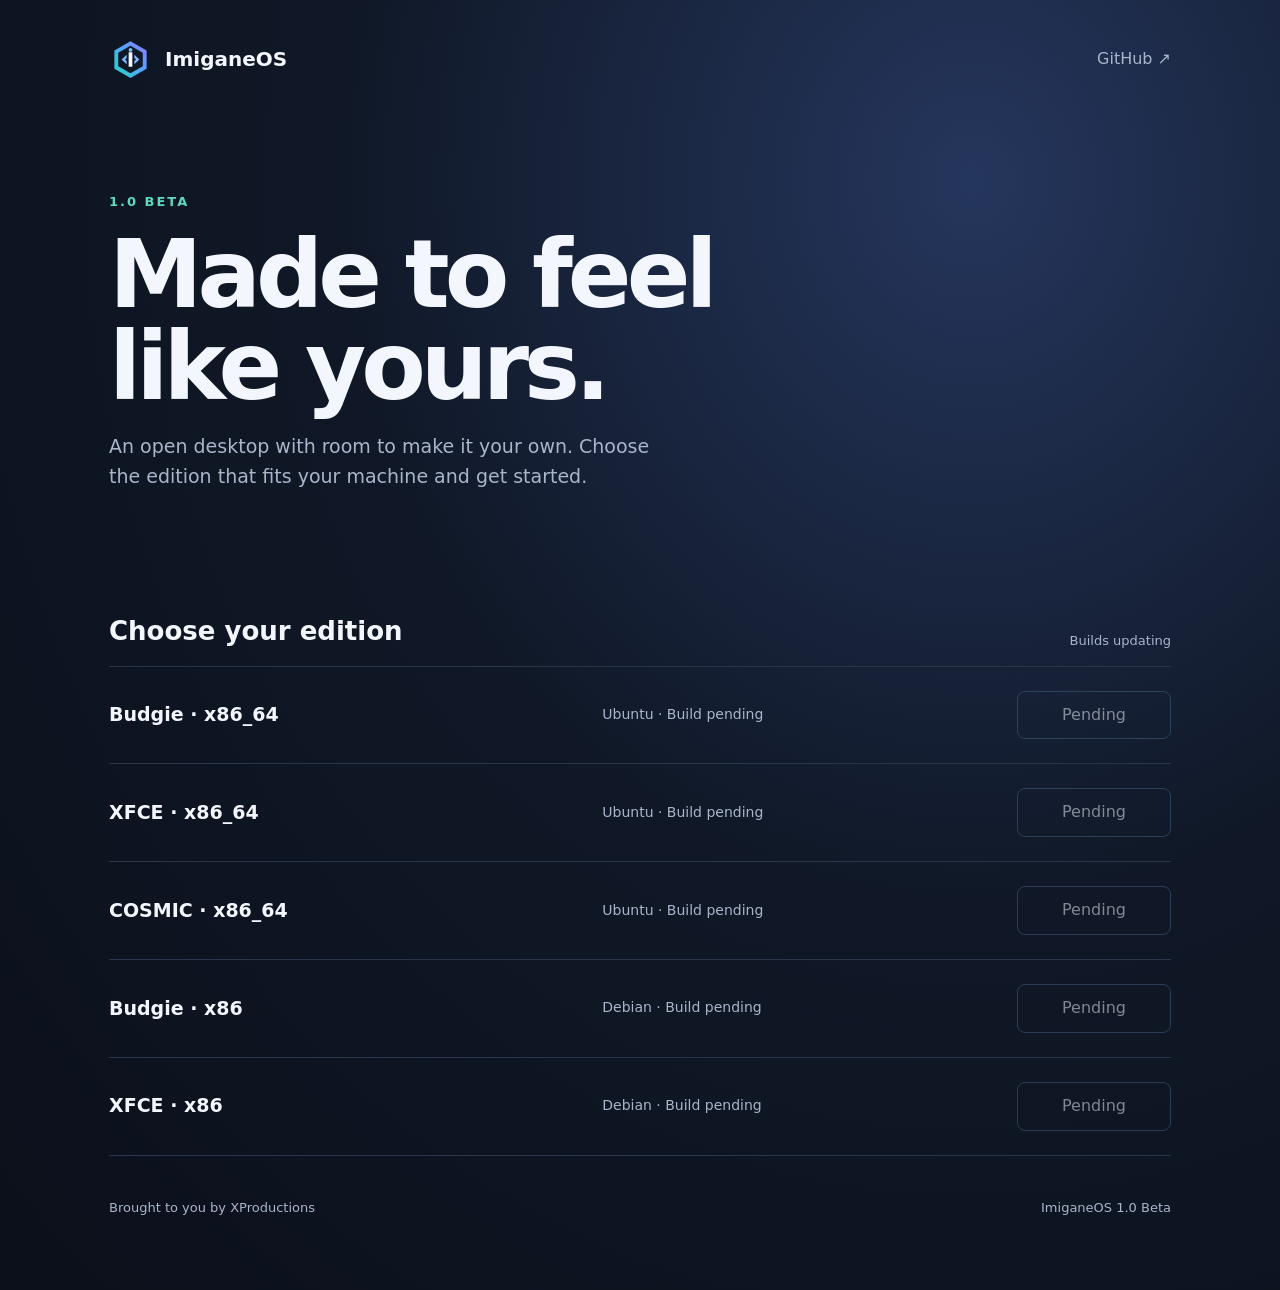
==== website/index.html @ 9b021fc3 "Build ImiganeOS beta with Ubuntu and Debian desktop flavors" ====
<!doctype html>
<html lang="en">
<head>
  <meta charset="utf-8">
  <meta name="viewport" content="width=device-width,initial-scale=1">
  <meta name="description" content="ImiganeOS Beta. Choose Budgie, XFCE, or COSMIC and download the latest build.">
  <meta name="theme-color" content="#101827">
  <title>ImiganeOS</title>
  <link rel="icon" href="../branding/logo.svg" type="image/svg+xml">
  <style>
    :root{color-scheme:dark;--paper:#101827;--ink:#f3f6fd;--muted:#a9b5ca;--line:#293549;--blue:#75baff;--teal:#61d7bb}*{box-sizing:border-box}body{margin:0;background:radial-gradient(ellipse at 76% 14%,#25365d 0,#101827 46%,#0b101a 100%);color:var(--ink);font:16px/1.55 system-ui,-apple-system,BlinkMacSystemFont,"Segoe UI",sans-serif;min-height:100vh}.wrap{max-width:1110px;margin:auto;padding:38px 24px 72px}header{display:flex;justify-content:space-between;align-items:center}.brand{display:flex;align-items:center;gap:13px;font-size:20px;font-weight:700}.brand img{width:43px;height:43px}.source{color:var(--muted);text-decoration:none}.hero{padding:111px 0 71px;max-width:780px}.eyebrow{color:var(--teal);font-size:13px;font-weight:700;letter-spacing:2px;text-transform:uppercase}.hero h1{font-size:clamp(51px,10vw,94px);line-height:.98;letter-spacing:-5px;margin:17px 0}.hero p{max-width:570px;color:var(--muted);font-size:19px}.downloads{margin-top:30px}.head{display:flex;justify-content:space-between;align-items:end;border-bottom:1px solid var(--line);padding-bottom:14px}.head h2{margin:0;font-size:26px}.status{font-size:13px;color:var(--muted)}.edition{display:grid;grid-template-columns:1.2fr 1fr auto;align-items:center;gap:22px;padding:24px 0;border-bottom:1px solid var(--line)}.name{font-weight:650;font-size:19px}.detail{color:var(--muted);font-size:14px}.download{display:inline-flex;align-items:center;justify-content:center;min-width:154px;padding:11px 16px;border:1px solid #476483;border-radius:8px;text-decoration:none;color:var(--ink);transition:border-color .15s,background .15s}.download:hover{border-color:var(--blue);background:#1e3048}.download[aria-disabled=true]{pointer-events:none;opacity:.5}.foot{display:flex;justify-content:space-between;padding-top:42px;color:var(--muted);font-size:13px}@media(max-width:660px){.hero{padding:84px 0 47px}.hero h1{letter-spacing:-3px}.edition{grid-template-columns:1fr auto;gap:8px}.edition .detail{grid-column:1;grid-row:2}.download{grid-column:2;grid-row:1/3;min-width:113px}.foot{display:block}.foot span{display:block;margin-top:6px}}
  </style>
</head>
<body>
  <main class="wrap">
    <header><a class="brand" href="#" style="text-decoration:none;color:inherit"><img src="../branding/logo.svg" alt="">ImiganeOS</a><a class="source" href="https://github.com/GroupDev-Web/ImiganeOS">GitHub ↗</a></header>
    <section class="hero"><div class="eyebrow">1.0 Beta</div><h1>Made to feel<br>like yours.</h1><p>An open desktop with room to make it your own. Choose the edition that fits your machine and get started.</p></section>
    <section class="downloads" aria-labelledby="downloads-title"><div class="head"><h2 id="downloads-title">Choose your edition</h2><span class="status" id="status" aria-live="polite">Checking builds…</span></div><div id="editions"></div></section>
    <footer class="foot"><span>Brought to you by XProductions</span><span>ImiganeOS 1.0 Beta</span></footer>
  </main>
  <script>
    const repo = 'GroupDev-Web/ImiganeOS';
    const editions = [
      {label:'Budgie',arch:'x86_64',base:'Ubuntu',artifact:'ImiganeOS-Budgie-x86_64'},
      {label:'XFCE',arch:'x86_64',base:'Ubuntu',artifact:'ImiganeOS-XFCE-x86_64'},
      {label:'COSMIC',arch:'x86_64',base:'Ubuntu',artifact:'ImiganeOS-COSMIC-x86_64'},
      {label:'Budgie',arch:'x86',base:'Debian',artifact:'ImiganeOS-Budgie-x86'},
      {label:'XFCE',arch:'x86',base:'Debian',artifact:'ImiganeOS-XFCE-x86'}
    ];
    const holder=document.getElementById('editions');
    function render(artifacts){holder.innerHTML='';for(const edition of editions){const artifact=artifacts.find(item=>item.name===edition.artifact&&!item.expired);const item=document.createElement('article');item.className='edition';const name=document.createElement('div');name.className='name';name.textContent=edition.label+' · '+edition.arch;const detail=document.createElement('div');detail.className='detail';detail.textContent=edition.base+' · '+(artifact?new Date(artifact.created_at).toLocaleDateString(): 'Build pending');const link=document.createElement('a');link.className='download';link.textContent=artifact?'Download':'Pending';link.href=artifact?'https://github.com/'+repo+'/actions/runs/'+artifact.workflow_run.id+'/artifacts/'+artifact.id:'https://github.com/'+repo+'/actions';if(!artifact)link.setAttribute('aria-disabled','true');item.append(name,detail,link);holder.append(item)}}
    render([]);
    fetch('https://api.github.com/repos/'+repo+'/actions/artifacts?per_page=100',{headers:{Accept:'application/vnd.github+json'}}).then(async response=>{if(!response.ok)throw Error('Artifacts unavailable');return response.json()}).then(data=>{const artifacts=(data.artifacts||[]).sort((a,b)=>new Date(b.created_at)-new Date(a.created_at));render(artifacts);const available=editions.filter(edition=>artifacts.some(item=>item.name===edition.artifact&&!item.expired)).length;document.getElementById('status').textContent=available?available+' editions ready':'First builds running'}).catch(()=>{document.getElementById('status').textContent='Builds updating'});
  </script>
</body>
</html>
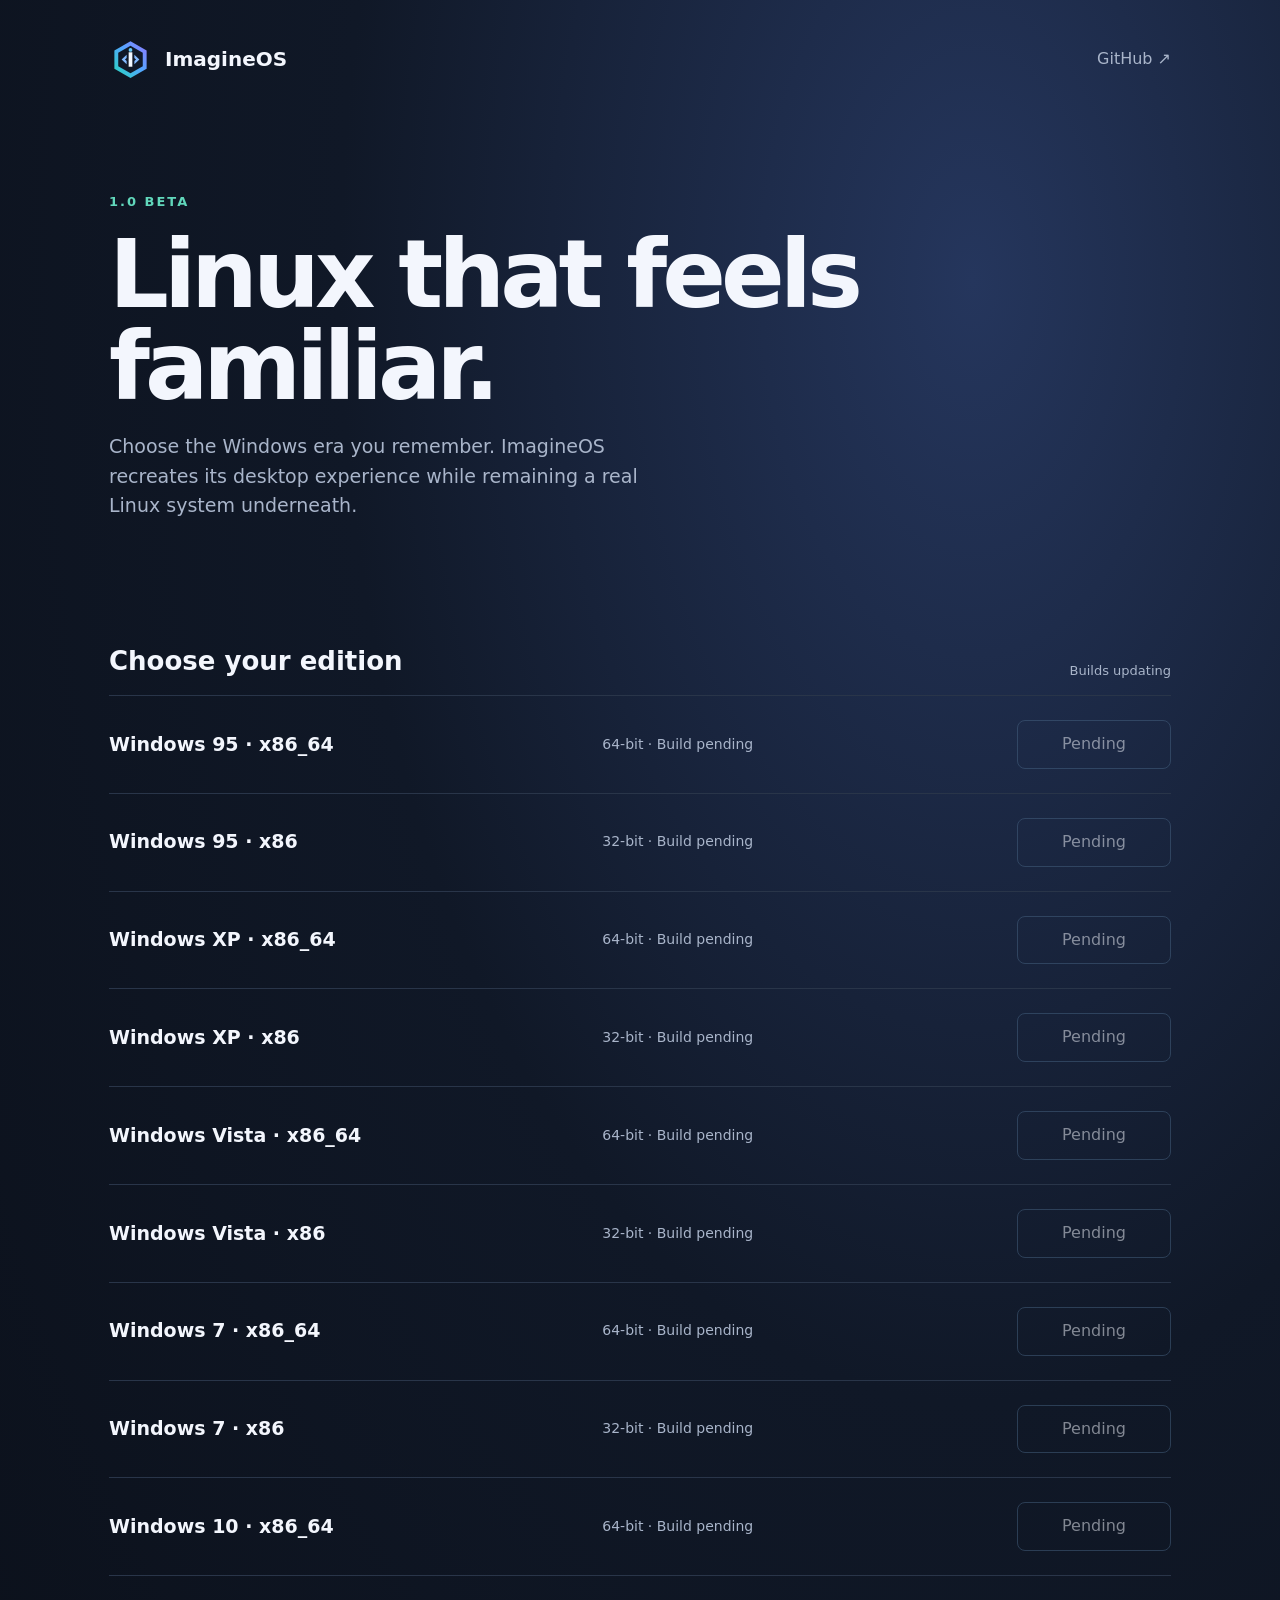
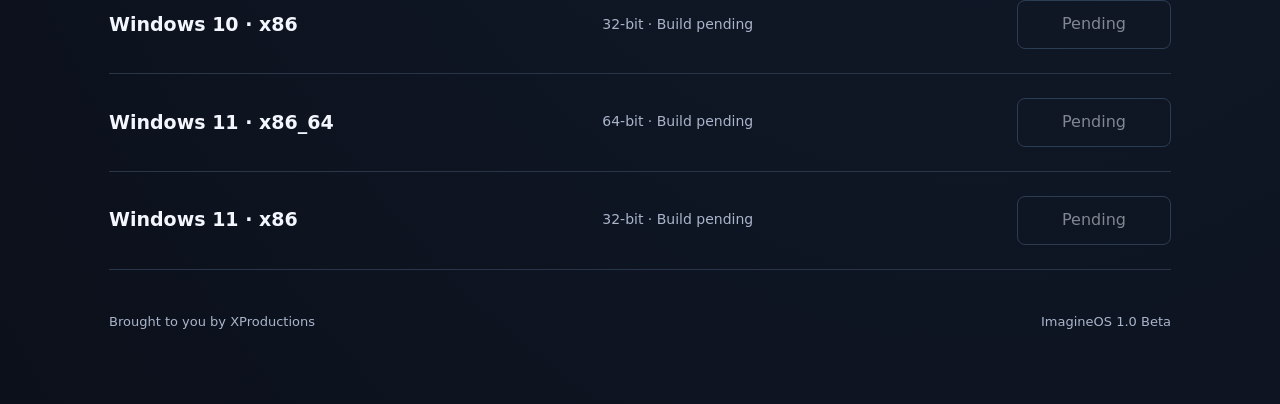
==== commit ba5f4c37: "Rebrand as ImagineOS with Windows-style editions" ====
--- a/website/index.html
+++ b/website/index.html
@@ -3,9 +3,9 @@
 <head>
   <meta charset="utf-8">
   <meta name="viewport" content="width=device-width,initial-scale=1">
-  <meta name="description" content="ImiganeOS Beta. Choose Budgie, XFCE, or COSMIC and download the latest build.">
+  <meta name="description" content="ImagineOS Beta. Linux made to feel like classic and modern Windows desktops.">
   <meta name="theme-color" content="#101827">
-  <title>ImiganeOS</title>
+  <title>ImagineOS</title>
   <link rel="icon" href="../branding/logo.svg" type="image/svg+xml">
   <style>
     :root{color-scheme:dark;--paper:#101827;--ink:#f3f6fd;--muted:#a9b5ca;--line:#293549;--blue:#75baff;--teal:#61d7bb}*{box-sizing:border-box}body{margin:0;background:radial-gradient(ellipse at 76% 14%,#25365d 0,#101827 46%,#0b101a 100%);color:var(--ink);font:16px/1.55 system-ui,-apple-system,BlinkMacSystemFont,"Segoe UI",sans-serif;min-height:100vh}.wrap{max-width:1110px;margin:auto;padding:38px 24px 72px}header{display:flex;justify-content:space-between;align-items:center}.brand{display:flex;align-items:center;gap:13px;font-size:20px;font-weight:700}.brand img{width:43px;height:43px}.source{color:var(--muted);text-decoration:none}.hero{padding:111px 0 71px;max-width:780px}.eyebrow{color:var(--teal);font-size:13px;font-weight:700;letter-spacing:2px;text-transform:uppercase}.hero h1{font-size:clamp(51px,10vw,94px);line-height:.98;letter-spacing:-5px;margin:17px 0}.hero p{max-width:570px;color:var(--muted);font-size:19px}.downloads{margin-top:30px}.head{display:flex;justify-content:space-between;align-items:end;border-bottom:1px solid var(--line);padding-bottom:14px}.head h2{margin:0;font-size:26px}.status{font-size:13px;color:var(--muted)}.edition{display:grid;grid-template-columns:1.2fr 1fr auto;align-items:center;gap:22px;padding:24px 0;border-bottom:1px solid var(--line)}.name{font-weight:650;font-size:19px}.detail{color:var(--muted);font-size:14px}.download{display:inline-flex;align-items:center;justify-content:center;min-width:154px;padding:11px 16px;border:1px solid #476483;border-radius:8px;text-decoration:none;color:var(--ink);transition:border-color .15s,background .15s}.download:hover{border-color:var(--blue);background:#1e3048}.download[aria-disabled=true]{pointer-events:none;opacity:.5}.foot{display:flex;justify-content:space-between;padding-top:42px;color:var(--muted);font-size:13px}@media(max-width:660px){.hero{padding:84px 0 47px}.hero h1{letter-spacing:-3px}.edition{grid-template-columns:1fr auto;gap:8px}.edition .detail{grid-column:1;grid-row:2}.download{grid-column:2;grid-row:1/3;min-width:113px}.foot{display:block}.foot span{display:block;margin-top:6px}}
@@ -13,22 +13,21 @@
 </head>
 <body>
   <main class="wrap">
-    <header><a class="brand" href="#" style="text-decoration:none;color:inherit"><img src="../branding/logo.svg" alt="">ImiganeOS</a><a class="source" href="https://github.com/GroupDev-Web/ImiganeOS">GitHub ↗</a></header>
-    <section class="hero"><div class="eyebrow">1.0 Beta</div><h1>Made to feel<br>like yours.</h1><p>An open desktop with room to make it your own. Choose the edition that fits your machine and get started.</p></section>
+    <header><a class="brand" href="#" style="text-decoration:none;color:inherit"><img src="../branding/logo.svg" alt="">ImagineOS</a><a class="source" href="https://github.com/GroupDev-Web/ImiganeOS">GitHub ↗</a></header>
+    <section class="hero"><div class="eyebrow">1.0 Beta</div><h1>Linux that feels<br>familiar.</h1><p>Choose the Windows era you remember. ImagineOS recreates its desktop experience while remaining a real Linux system underneath.</p></section>
     <section class="downloads" aria-labelledby="downloads-title"><div class="head"><h2 id="downloads-title">Choose your edition</h2><span class="status" id="status" aria-live="polite">Checking builds…</span></div><div id="editions"></div></section>
-    <footer class="foot"><span>Brought to you by XProductions</span><span>ImiganeOS 1.0 Beta</span></footer>
+    <footer class="foot"><span>Brought to you by XProductions</span><span>ImagineOS 1.0 Beta</span></footer>
   </main>
   <script>
     const repo = 'GroupDev-Web/ImiganeOS';
     const editions = [
-      {label:'Budgie',arch:'x86_64',base:'Ubuntu',artifact:'ImiganeOS-Budgie-x86_64'},
-      {label:'XFCE',arch:'x86_64',base:'Ubuntu',artifact:'ImiganeOS-XFCE-x86_64'},
-      {label:'COSMIC',arch:'x86_64',base:'Ubuntu',artifact:'ImiganeOS-COSMIC-x86_64'},
-      {label:'Budgie',arch:'x86',base:'Debian',artifact:'ImiganeOS-Budgie-x86'},
-      {label:'XFCE',arch:'x86',base:'Debian',artifact:'ImiganeOS-XFCE-x86'}
+      ...['Windows 95','Windows XP','Windows Vista','Windows 7','Windows 10','Windows 11'].flatMap(label => {
+        const slug={'Windows 95':'95','Windows XP':'XP','Windows Vista':'Vista','Windows 7':'7','Windows 10':'10','Windows 11':'11'}[label];
+        return [{label,arch:'x86_64',base:'64-bit',artifact:`ImagineOS-Windows-${slug}-x86_64`},{label,arch:'x86',base:'32-bit',artifact:`ImagineOS-Windows-${slug}-x86`}];
+      })
     ];
     const holder=document.getElementById('editions');
-    function render(artifacts){holder.innerHTML='';for(const edition of editions){const artifact=artifacts.find(item=>item.name===edition.artifact&&!item.expired);const item=document.createElement('article');item.className='edition';const name=document.createElement('div');name.className='name';name.textContent=edition.label+' · '+edition.arch;const detail=document.createElement('div');detail.className='detail';detail.textContent=edition.base+' · '+(artifact?new Date(artifact.created_at).toLocaleDateString(): 'Build pending');const link=document.createElement('a');link.className='download';link.textContent=artifact?'Download':'Pending';link.href=artifact?'https://github.com/'+repo+'/actions/runs/'+artifact.workflow_run.id+'/artifacts/'+artifact.id:'https://github.com/'+repo+'/actions';if(!artifact)link.setAttribute('aria-disabled','true');item.append(name,detail,link);holder.append(item)}}
+    function render(artifacts){holder.innerHTML='';for(const edition of editions){const artifact=artifacts.find(item=>item.name===edition.artifact&&!item.expired);const item=document.createElement('article');item.className='edition';const name=document.createElement('div');name.className='name';name.textContent=edition.label+' · '+edition.arch;const detail=document.createElement('div');detail.className='detail';detail.textContent=edition.base+' · '+(artifact?new Date(artifact.created_at).toLocaleDateString(): 'Build pending');const link=document.createElement('a');link.className='download';link.textContent=artifact?'Download':'Pending';link.href=artifact?'https://nightly.link/'+repo+'/workflows/build.yml/main/'+edition.artifact+'.zip':'https://github.com/'+repo+'/actions';if(!artifact)link.setAttribute('aria-disabled','true');item.append(name,detail,link);holder.append(item)}}
     render([]);
     fetch('https://api.github.com/repos/'+repo+'/actions/artifacts?per_page=100',{headers:{Accept:'application/vnd.github+json'}}).then(async response=>{if(!response.ok)throw Error('Artifacts unavailable');return response.json()}).then(data=>{const artifacts=(data.artifacts||[]).sort((a,b)=>new Date(b.created_at)-new Date(a.created_at));render(artifacts);const available=editions.filter(edition=>artifacts.some(item=>item.name===edition.artifact&&!item.expired)).length;document.getElementById('status').textContent=available?available+' editions ready':'First builds running'}).catch(()=>{document.getElementById('status').textContent='Builds updating'});
   </script>
